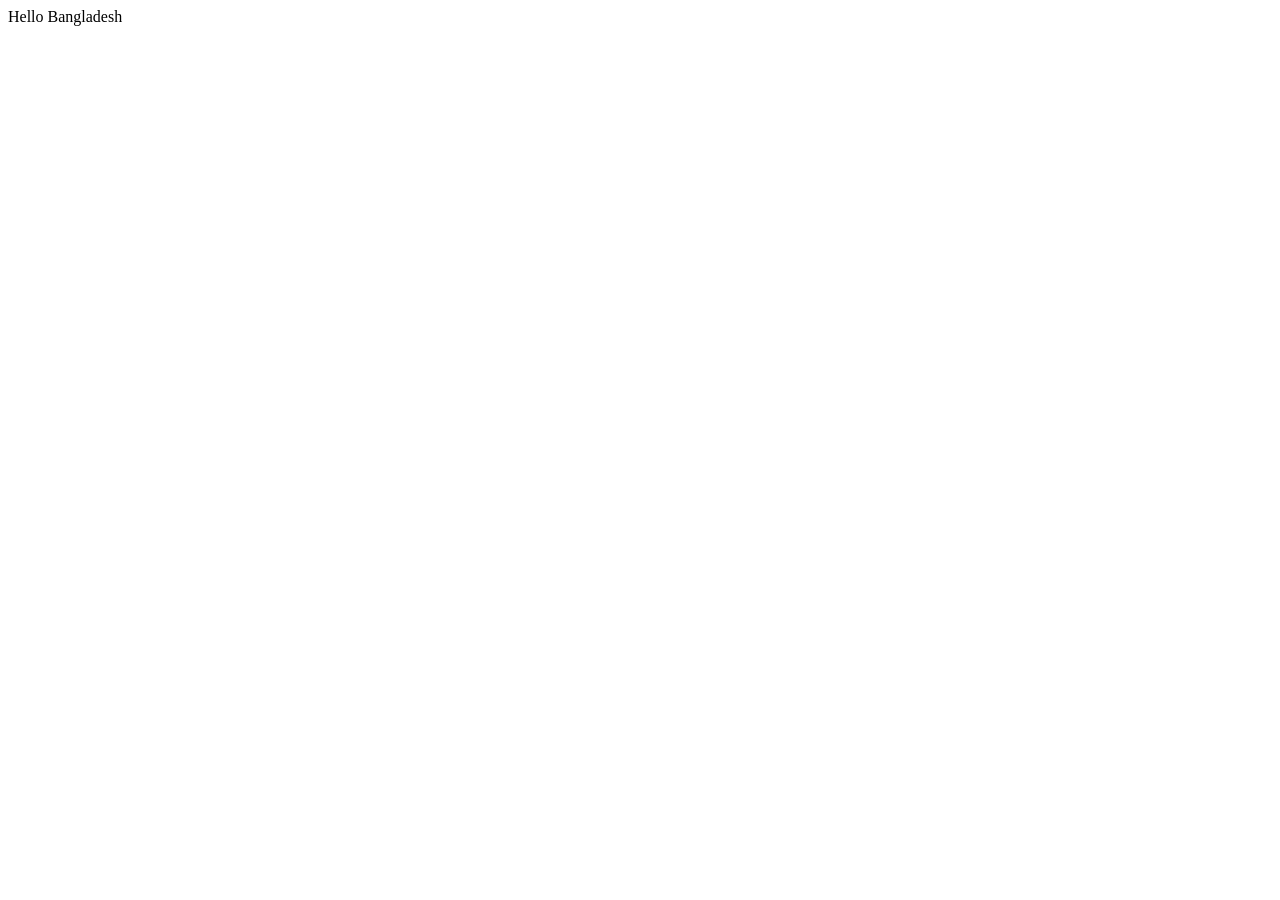
==== index.html @ e03b0cfd "first commit" ====
<!DOCTYPE html>
<html lang="en">
<head>
    <meta charset="UTF-8">
    <meta name="viewport" content="width=device-width, initial-scale=1.0">
    <title>My First Project</title>
    <link rel="stylesheet" href="./style.css">
</head>
<body>
    Hello Bangladesh
</body>
</html>
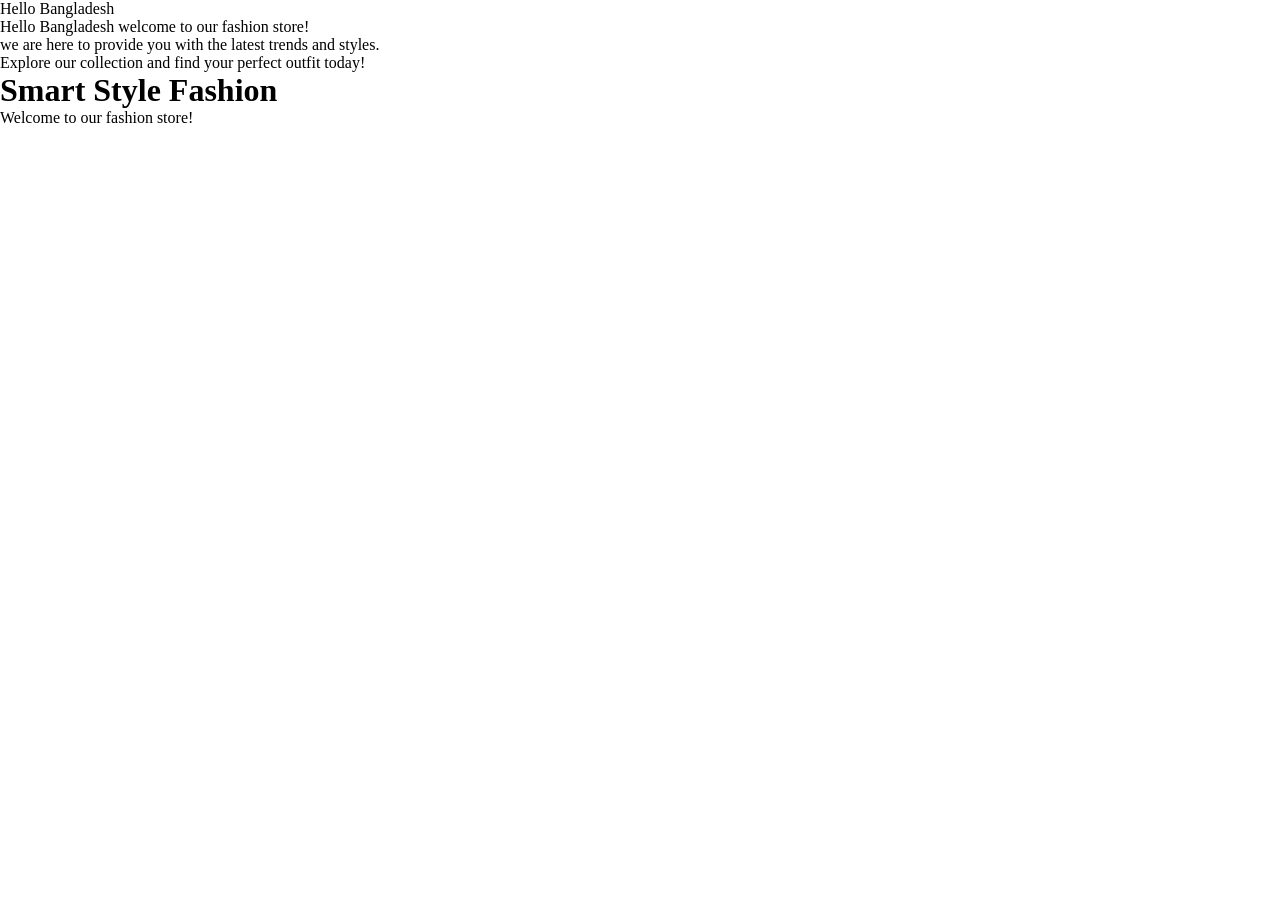
==== commit 720feb13: "Updated homepage design" ====
--- a/index.html
+++ b/index.html
@@ -7,6 +7,12 @@
     <link rel="stylesheet" href="./style.css">
 </head>
 <body>
-    Hello Bangladesh
+    Hello Bangladesh <br>
+     Hello Bangladesh welcome to our fashion store! <br>
+     we are here to provide
+      you with the latest trends and styles.<br>
+      Explore our collection and find your perfect outfit today!<br>
+      <h1>Smart Style Fashion</h1>
+    <p>Welcome to our fashion store!</p>
 </body>
 </html>
--- a/style.css
+++ b/style.css
@@ -0,0 +1,259 @@
+*{
+    margin: 0;
+    padding: 0;
+    box-sizing: border-box;
+}
+.common-button{
+    padding: 8px 12px;
+    border-radius: 10px;
+    background-color: #222;
+    color: white
+;
+    font-size: 16px;
+    font-weight: bold;
+    text-decoration: none;
+    border:none;
+    cursor: pointer
+    
+}
+.outline-button{
+        background-color: white;
+        padding: 8px 12px;
+        border-radius: 10px;
+        font-size: 16px;
+        font-weight: bold;
+        border: 1px solid #222
+;
+        cursor: pointer;
+    }
+.container{
+    max-width: 1200px;
+    margin: 0 auto;
+    padding: 12px 0px;
+}
+nav{
+    display: flex;
+    justify-content: space-between;
+    padding: 12px 0px;
+}
+.logo{
+    font-size: 34px;
+    font-weight: bold;
+    color: #070202;
+}
+.logo-s{
+    font-size: 34px;
+    font-weight: bold;
+    color: #a41ee2;
+}
+ul{
+    display: flex;
+    justify-content: space-between;
+    list-style: none;
+    gap: 10px;
+    align-items: center;
+}
+ul li a{
+    text-decoration: none;
+}
+.smart-jone{
+    display: flex;
+    justify-content: space-between;
+    padding: 12px 0px;
+    align-items: center;
+    background-color: #f8f8f8;
+}
+.smart-jone-style{
+    background-color: #f8f8f8;
+}
+.smart-jone-left-p-1{
+    font-size: 20px;
+    font-weight: 500;
+    margin-bottom: 8px;
+}
+.smart-jone-left h2{
+    font-weight: bold;
+    font-size: 30px;
+    margin-bottom: 10px;
+    }
+    .smart-jone-left-button-parent{
+        margin-top: 12px;
+    }
+    .about-parent{
+        background-color: #f8f8f8;
+        margin: 70px auto;
+        border-radius: 10px;
+        padding: 20px;
+        text-align: center;
+    }
+    .about-parent p{
+        margin: 10px 0;
+    }
+    .about-box-parent{
+        display: flex;
+        justify-content: space-between;
+        gap: 10px;
+        margin-top: 20px;
+    }
+    .about-box-parent .box{
+        background-color: #ff6b35;
+        padding: 10px;
+        border-radius: 10px;
+        text-align: center;
+    }
+    .container-footer{
+        background-color: #f8f8f8;
+        padding: 20px 0px;
+        text-align: center;
+    }
+    .what-we-do-parent{
+        margin: 70px auto;
+        text-align: center;
+    }
+    .container-style{
+        margin-top: 20px;
+        display: flex;
+        flex-wrap: wrap;
+        justify-content: center;
+        gap: 10px;
+    }
+    .container-style img {
+        width: 600px;
+        height: 600px;
+        object-fit: cover;
+    }
+.why-us{
+    padding:80px 0;
+    background:#f8f8f8;
+    text-align:center;
+}
+
+.why-us h2{
+    font-size:38px;
+    margin-bottom:15px;
+}
+
+.why-us p{
+    color:#666;
+}
+
+.why-box-parent{
+    display:flex;
+    gap:20px;
+    margin-top:40px;
+    flex-wrap:wrap;
+    justify-content:center;
+}
+
+.why-box{
+    width:260px;
+    background:white;
+    padding:25px;
+    border-radius:10px;
+    box-shadow:0 5px 15px rgba(0,0,0,.1);
+    transition:.3s;
+}
+
+.why-box:hover{
+    transform:translateY(-10px);
+}
+
+.why-box h3{
+    margin-bottom:15px;
+}
+.products{
+    padding:80px 0;
+    text-align:center;
+}
+
+.product-parent{
+    display:flex;
+    justify-content:center;
+    gap:25px;
+    flex-wrap:wrap;
+    margin-top:40px;
+}
+
+.product-card{
+    width:320px;
+    background:white;
+    border-radius:10px;
+    overflow:hidden;
+    box-shadow:0 5px 15px rgba(0,0,0,.15);
+    padding-bottom:20px;
+    transition:.3s;
+}
+
+.product-card:hover{
+    transform:scale(1.05);
+}
+
+.product-card img{
+    width:100%;
+    height:300px;
+    object-fit:cover;
+}
+
+.product-card h3{
+    margin:15px 0 10px;
+}
+
+.product-card p{
+    font-size:20px;
+    color:#f36506;
+    margin-bottom:15px;
+}
+.reviews{
+    padding:80px 0;
+    background:#f8f8f8;
+    text-align:center;
+}
+
+.review-parent{
+    display:flex;
+    gap:25px;
+    justify-content:center;
+    flex-wrap:wrap;
+    margin-top:40px;
+}
+
+.review-card{
+    width:300px;
+    background:white;
+    padding:25px;
+    border-radius:10px;
+    box-shadow:0 5px 15px rgba(0,0,0,.15);
+}
+.contact{
+    padding:80px 0;
+    text-align:center;
+}
+
+form{
+    max-width:600px;
+    margin:40px auto;
+}
+
+form input,
+form textarea{
+    width:100%;
+    padding:15px;
+    margin-bottom:20px;
+    border:1px solid #ddd;
+    border-radius:8px;
+    font-size:16px;
+}
+
+textarea{
+    height:150px;
+}
+footer{
+    background:#222;
+    color:white;
+    text-align:center;
+    padding:40px 20px;
+}
+
+footer p{
+    margin-top:10px;
+}
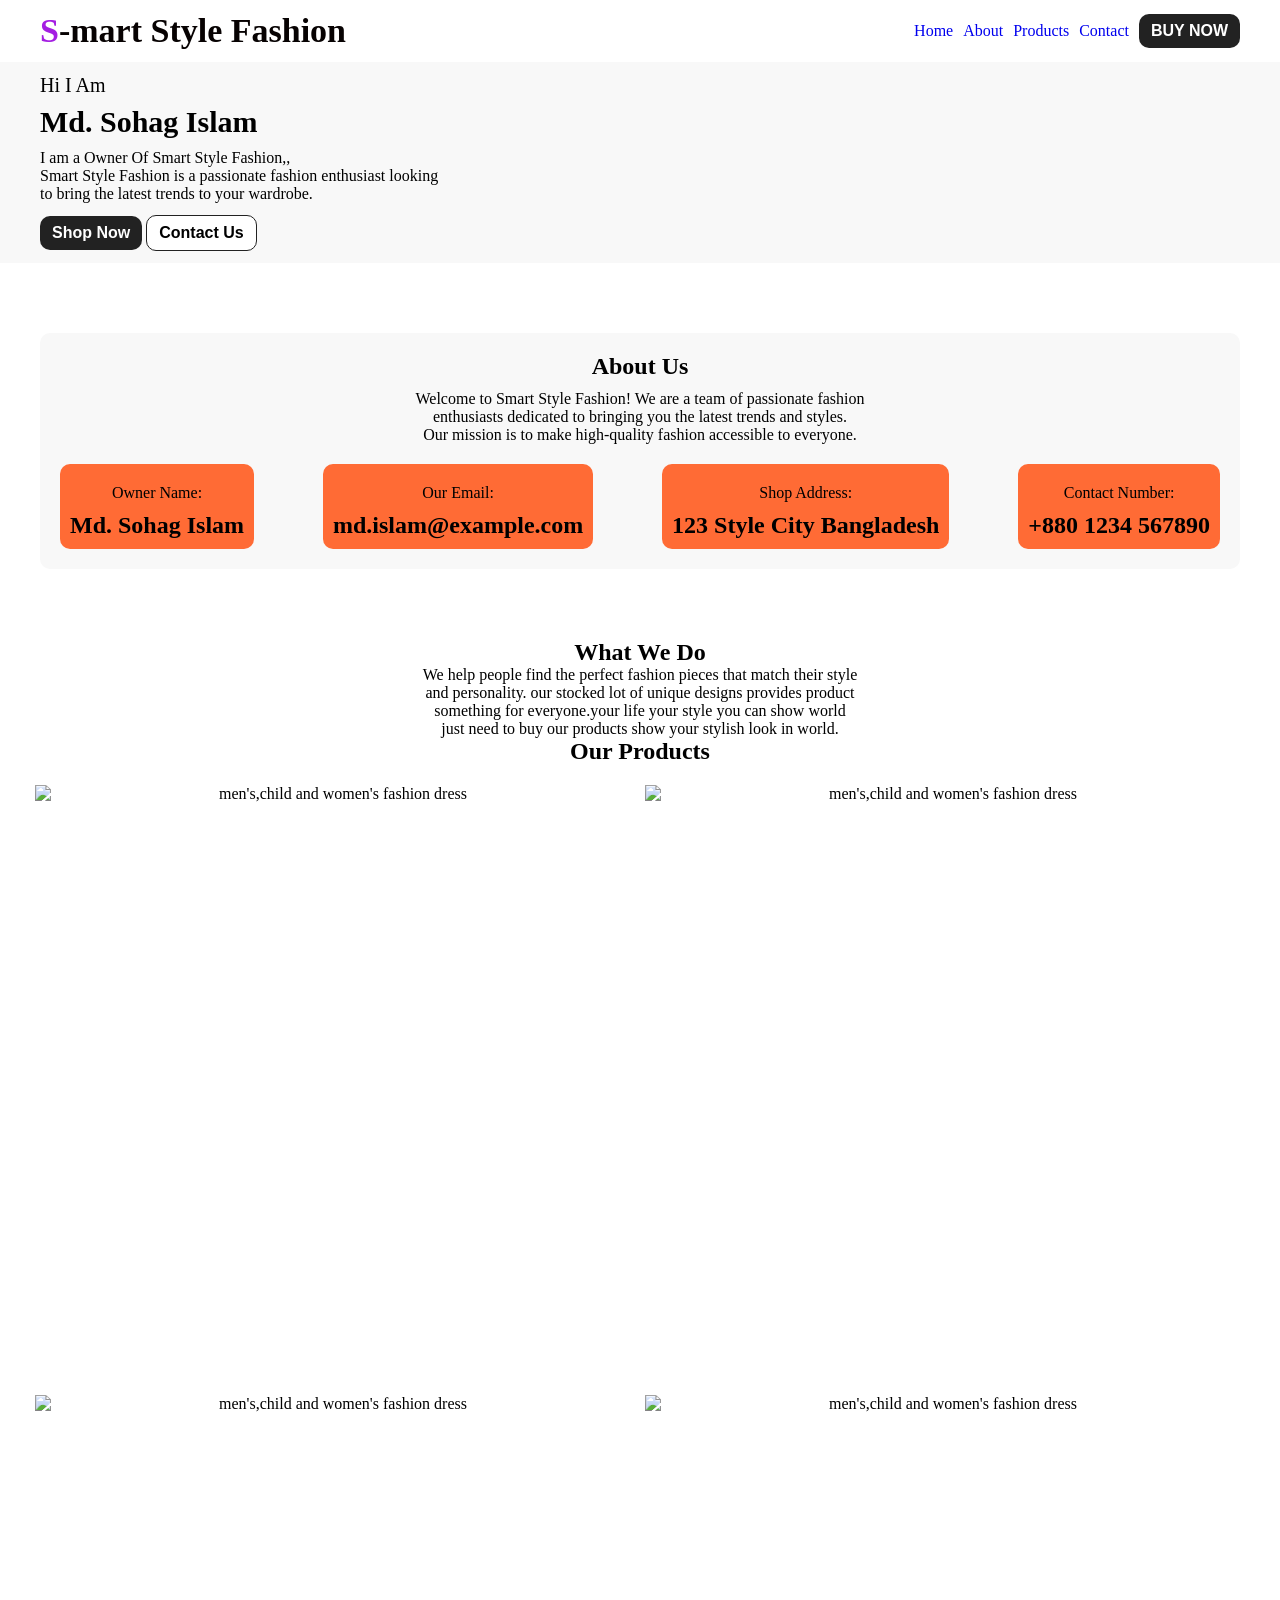
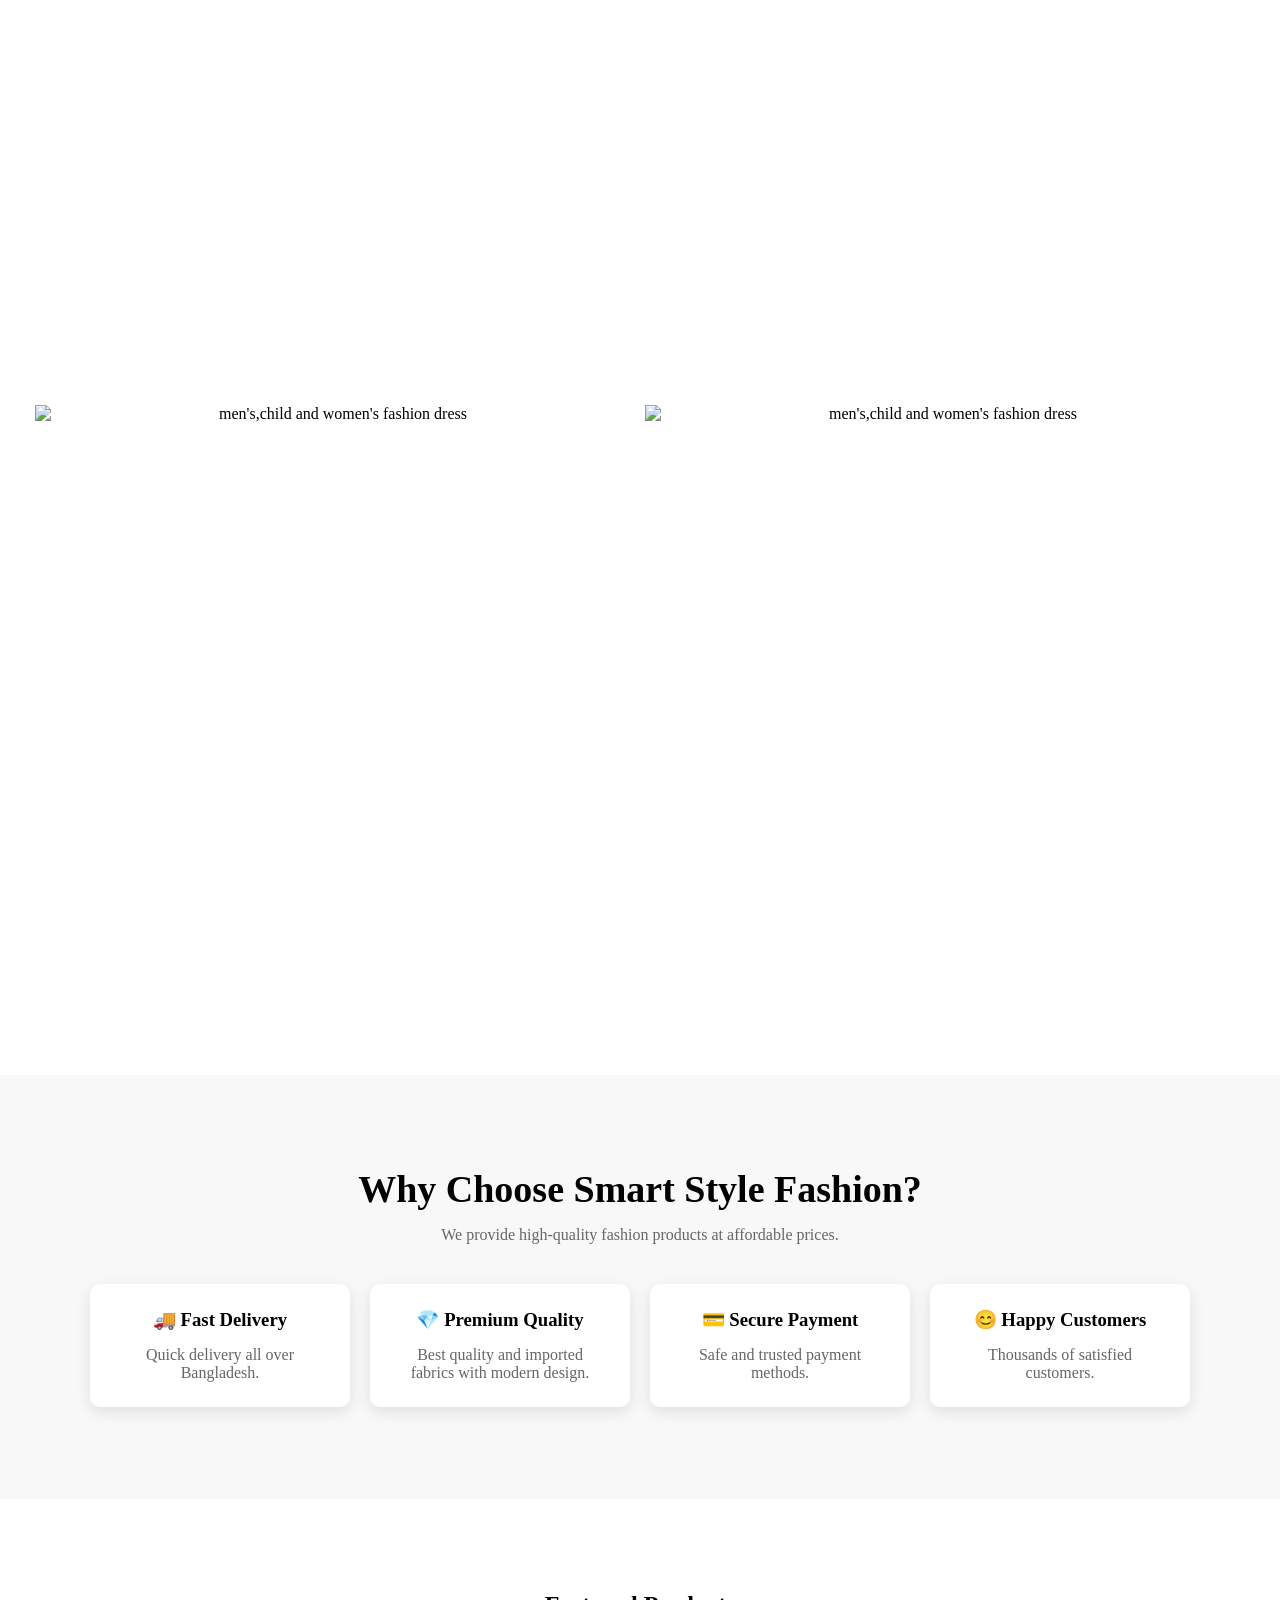
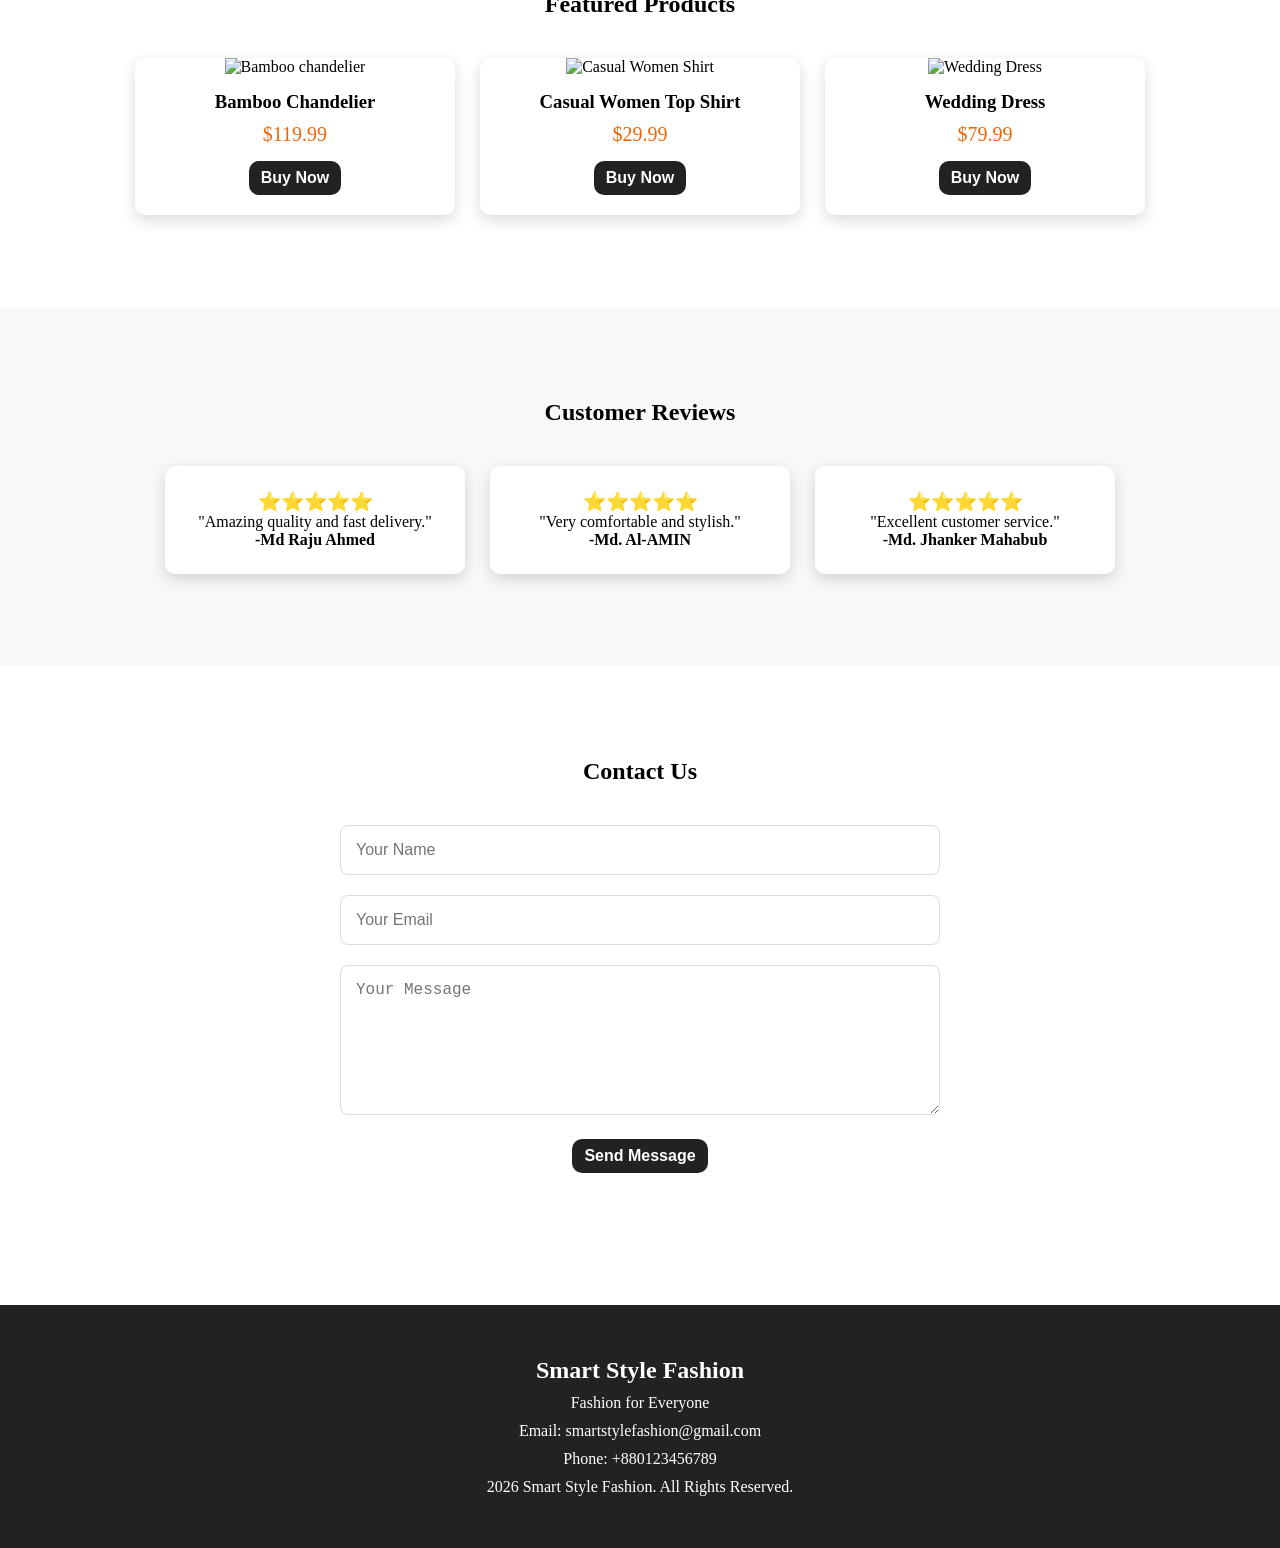
==== commit db0e1765: "new-project" ====
--- a/index.html
+++ b/index.html
@@ -3,16 +3,215 @@
 <head>
     <meta charset="UTF-8">
     <meta name="viewport" content="width=device-width, initial-scale=1.0">
-    <title>My First Project</title>
+    <title>Smart Style Fashion</title>
     <link rel="stylesheet" href="./style.css">
 </head>
 <body>
-    Hello Bangladesh <br>
-     Hello Bangladesh welcome to our fashion store! <br>
-     we are here to provide
-      you with the latest trends and styles.<br>
-      Explore our collection and find your perfect outfit today!<br>
-      <h1>Smart Style Fashion</h1>
-    <p>Welcome to our fashion store!</p>
+    <header>
+        <nav class="container">
+            <h2 class="logo"><span class ="logo-s">S</span>-mart Style Fashion</h2>
+
+            <ul>
+                <li><a href="#home">Home</a></li>
+                <li><a href="#about">About</a></li>
+                <li><a href="#products">Products</a></li>
+                <li><a href="#contact">Contact</a></li>
+                <li><button class="common-button">BUY NOW</button></li>
+            </ul>
+        </nav>
+    </header>
+    <section class="smart-jone-style">
+        <div class="smart-jone container">
+
+        
+        <div class="smart-jone-left">
+<p class="smart-jone-left-p-1"> Hi I Am</p>
+<h2>Md. Sohag Islam</h2>
+<P> I am a Owner Of Smart Style Fashion,,<br>
+     Smart Style Fashion is a passionate fashion enthusiast looking<br>
+    to bring the latest trends to your wardrobe.</P>
+    <div class="smart-jone-left-button-parent">
+        <button class="common-button">Shop Now</button>
+        <button class="outline-button">Contact Us</button>
+    </div class="smart-jone-right">
+        </div>
+        <div>
+       <img src="./image/wmremove-transformed0.jpeg" alt="">
+        </div>
+        </div>
+
+    </section>
+
+    <section class="container about-parent">
+<h2>About Us</h2>
+<p> Welcome to Smart Style Fashion! We are a team of passionate fashion <br>
+     enthusiasts dedicated to bringing you the latest trends and styles.<br>
+      Our mission is to make high-quality fashion accessible to everyone.</p>
+      <div class="about-box-parent">
+      <div class="box">
+        <p> Owner Name:</p>
+        <h2>Md. Sohag Islam</h2>
+      </div>
+      <div class="box">
+        <p>Our Email:</p>
+        <h2>md.islam@example.com</h2>
+      </div>
+      <div class="box">
+        <p> Shop Address:</p>
+        <h2>123 Style City Bangladesh</h2>
+      </div>
+      <div class="box">
+        <p> Contact Number:</p>
+        <h2>+880 1234 567890</h2>
+      </div>
+      </div>
+    </section>
+    <section class=" what-we-do-parent">
+<h2>What We Do</h2>
+<p>We help people find the perfect fashion pieces that match their style <br>
+     and personality. our stocked lot of unique designs provides product <br>
+      something for everyone.your life your style you can show world <br>
+       just need to buy our products show your stylish look in world.</p>
+       <h2>Our Products</h2>
+       <div class="container-style">
+        <img src="./image/wmremove-transformed0.jpeg" alt="men's,child and women's fashion dress">
+                    <img src="./image/wmremove-transformed1.jpeg" alt="men's,child and women's fashion dress">
+                    <img src="./image/1.jpg" alt="men's,child and women's fashion dress">
+                    <img src="./image/2.jpg" alt="men's,child and women's fashion dress">
+                    <img src="./image/3.jpg" alt="men's,child and women's fashion dress">
+                    <img src="./image/4.jpg" alt="men's,child and women's fashion dress">
+                    
+
+       </div>
+    </section>
+    <section class="why-chooce-us-parent" >
+        
+        <section class="why-us">
+    <div class="container">
+        <h2>Why Choose Smart Style Fashion?</h2>
+        <p>We provide high-quality fashion products at affordable prices.</p>
+
+        <div class="why-box-parent">
+
+            <div class="why-box">
+                <h3>🚚 Fast Delivery</h3>
+                <p>Quick delivery all over Bangladesh.</p>
+            </div>
+
+            <div class="why-box">
+                <h3>💎 Premium Quality</h3>
+                <p>Best quality and imported fabrics with modern design.</p>
+            </div>
+
+            <div class="why-box">
+                <h3>💳 Secure Payment</h3>
+                <p>Safe and trusted payment methods.</p>
+            </div>
+
+            <div class="why-box">
+                <h3>😊 Happy Customers</h3>
+                <p>Thousands of satisfied customers.</p>
+            </div>
+
+        </div>
+    </div>
+</section>
+<section class="products">
+    <div class="container">
+
+        <h2>Featured Products</h2>
+
+        <div class="product-parent">
+
+            <div class="product-card">
+                <img src="./image/1.jpg" alt="Bamboo chandelier">
+                <h3>Bamboo Chandelier</h3>
+                <p>$119.99</p>
+                <button class="common-button">Buy Now</button>
+            </div>
+
+            <div class="product-card">
+                <img src="./image/2.jpg" alt="Casual Women Shirt">
+                <h3>Casual Women Top Shirt</h3>
+                <p>$29.99</p>
+                <button class="common-button">Buy Now</button>
+            </div>
+
+            <div class="product-card">
+                <img src="./image/3.jpg" alt="Wedding Dress">
+                <h3>Wedding Dress</h3>
+                <p>$79.99</p>
+                <button class="common-button">Buy Now</button>
+            </div>
+
+        </div>
+
+    </div>
+</section>
+<section class="reviews">
+    <div class="container">
+
+        <h2>Customer Reviews</h2>
+
+        <div class="review-parent">
+
+            <div class="review-card">
+                <h3>⭐⭐⭐⭐⭐</h3>
+                <p>"Amazing quality and fast delivery."</p>
+                <h4>-Md Raju Ahmed</h4>
+            </div>
+
+            <div class="review-card">
+                <h3>⭐⭐⭐⭐⭐</h3>
+                <p>"Very comfortable and stylish."</p>
+                <h4>-Md. Al-AMIN </h4>
+            </div>
+
+            <div class="review-card">
+                <h3>⭐⭐⭐⭐⭐</h3>
+                <p>"Excellent customer service."</p>
+                <h4>-Md. Jhanker Mahabub</h4>
+            </div>
+
+        </div>
+
+    </div>
+</section>
+<section class="contact">
+    <div class="container">
+
+        <h2>Contact Us</h2>
+
+        <form>
+
+            <input type="text" placeholder="Your Name">
+
+            <input type="email" placeholder="Your Email">
+
+            <textarea placeholder="Your Message"></textarea>
+
+            <button class="common-button">Send Message</button>
+
+        </form>
+
+    </div>
+</section>
+<footer>
+    <div class="container">
+
+        <h2>Smart Style Fashion</h2>
+
+        <p>Fashion for Everyone</p>
+
+        <p>Email: smartstylefashion@gmail.com</p>
+
+        <p>Phone: +880123456789</p>
+
+        <p>2026 Smart Style Fashion. All Rights Reserved.</p>
+
+    </div>
+</footer>
+
+    </section>
 </body>
 </html>
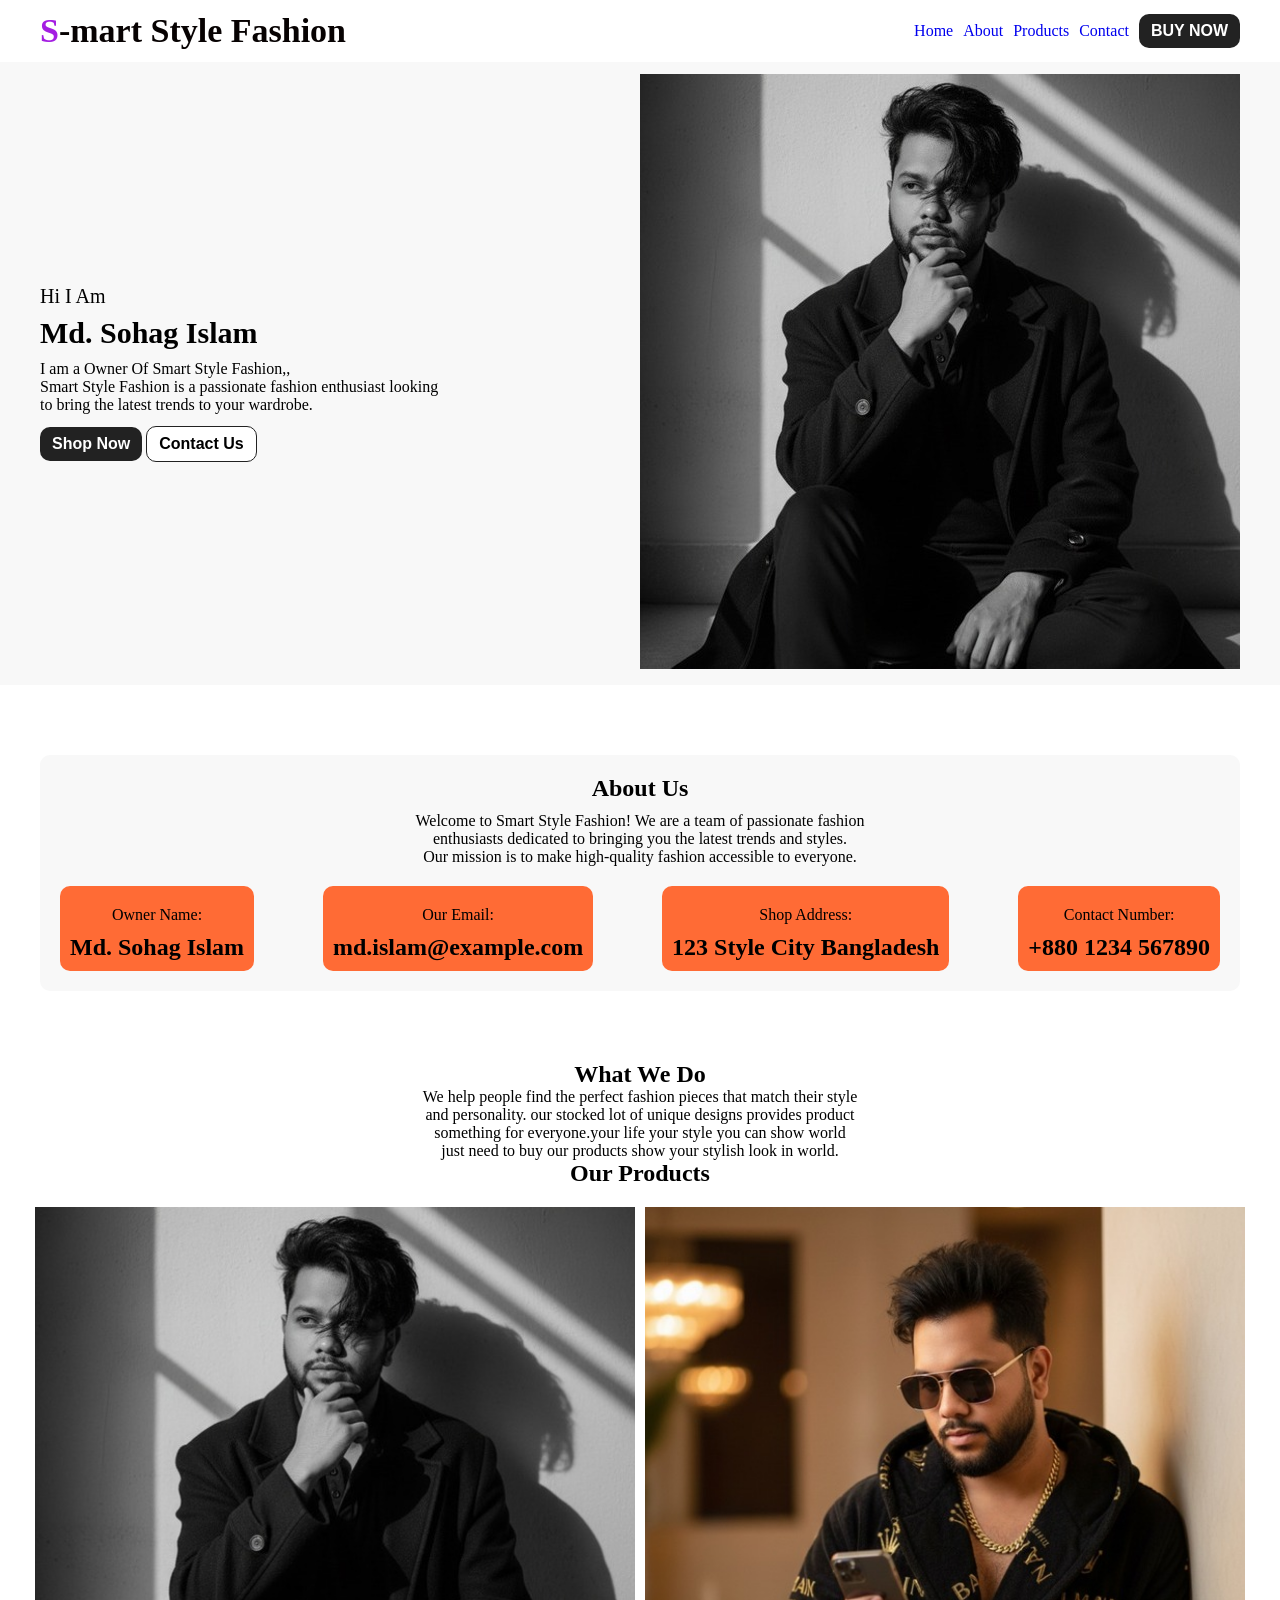
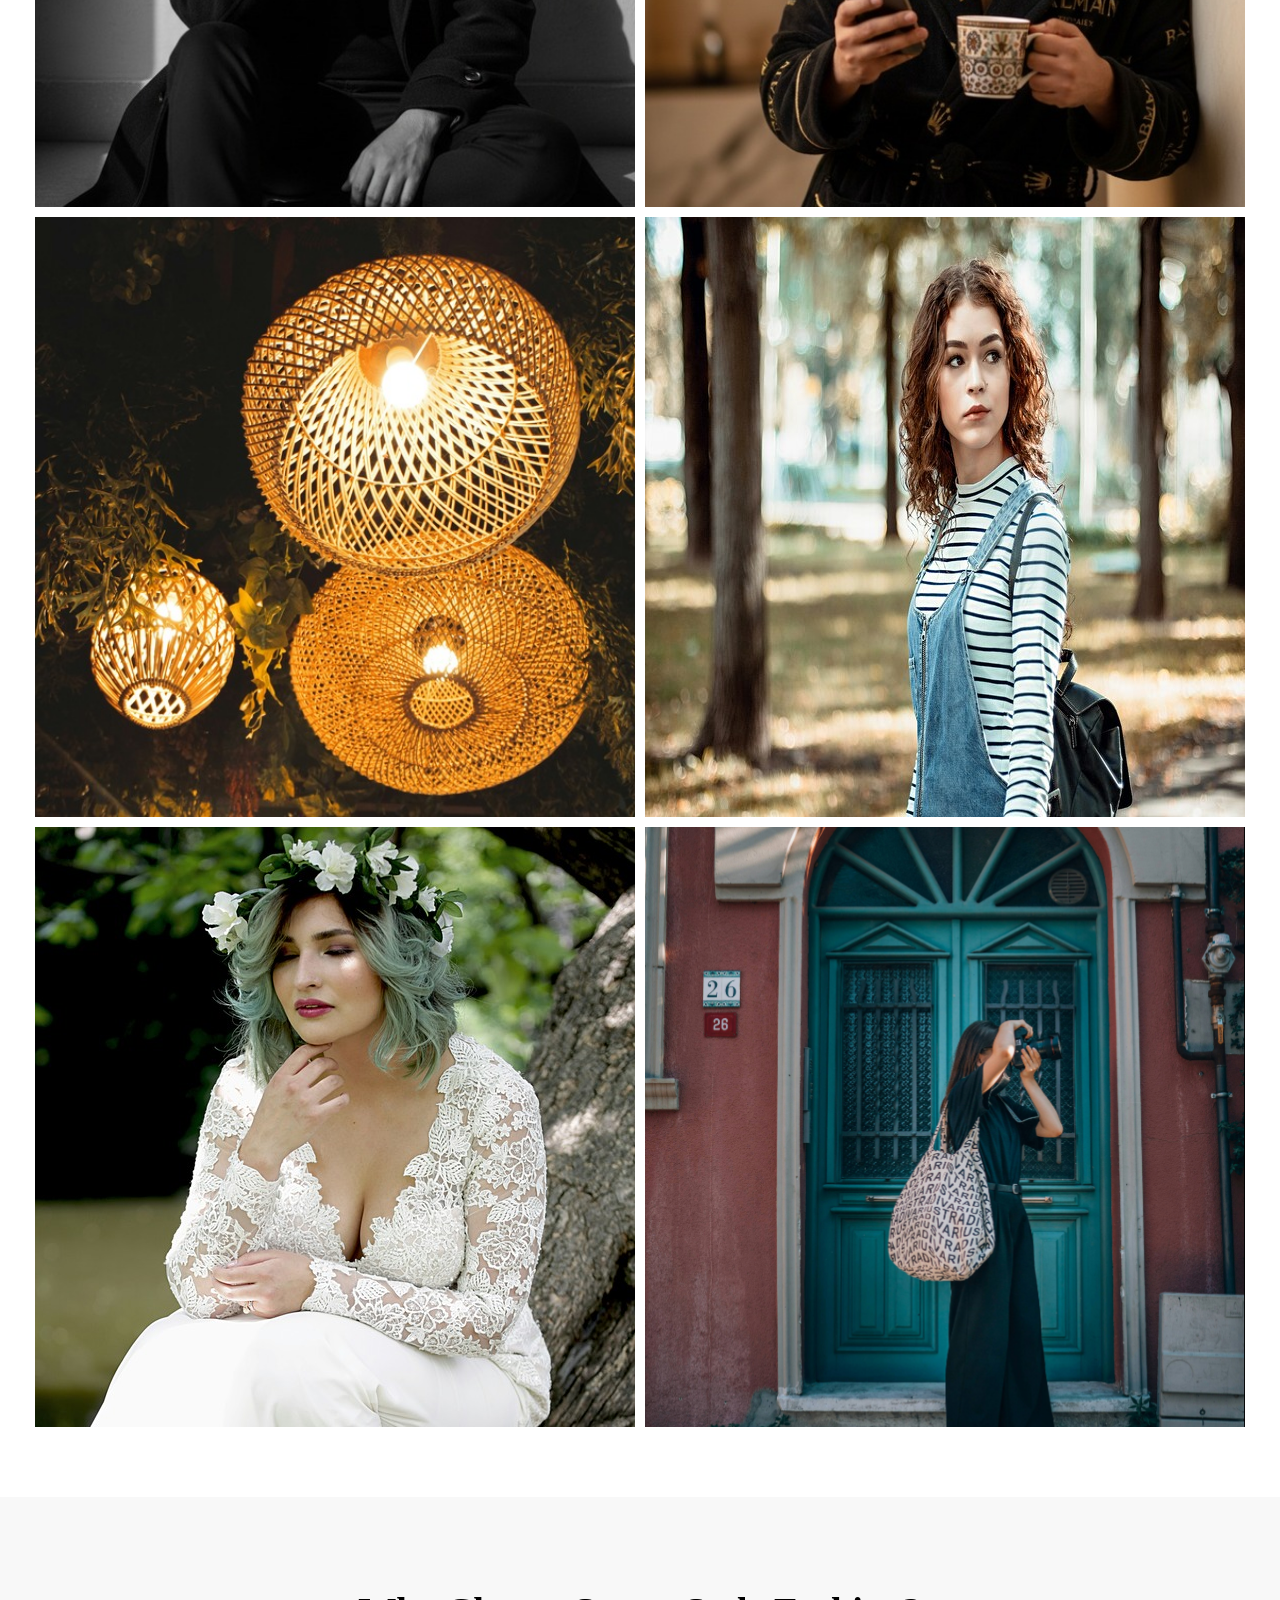
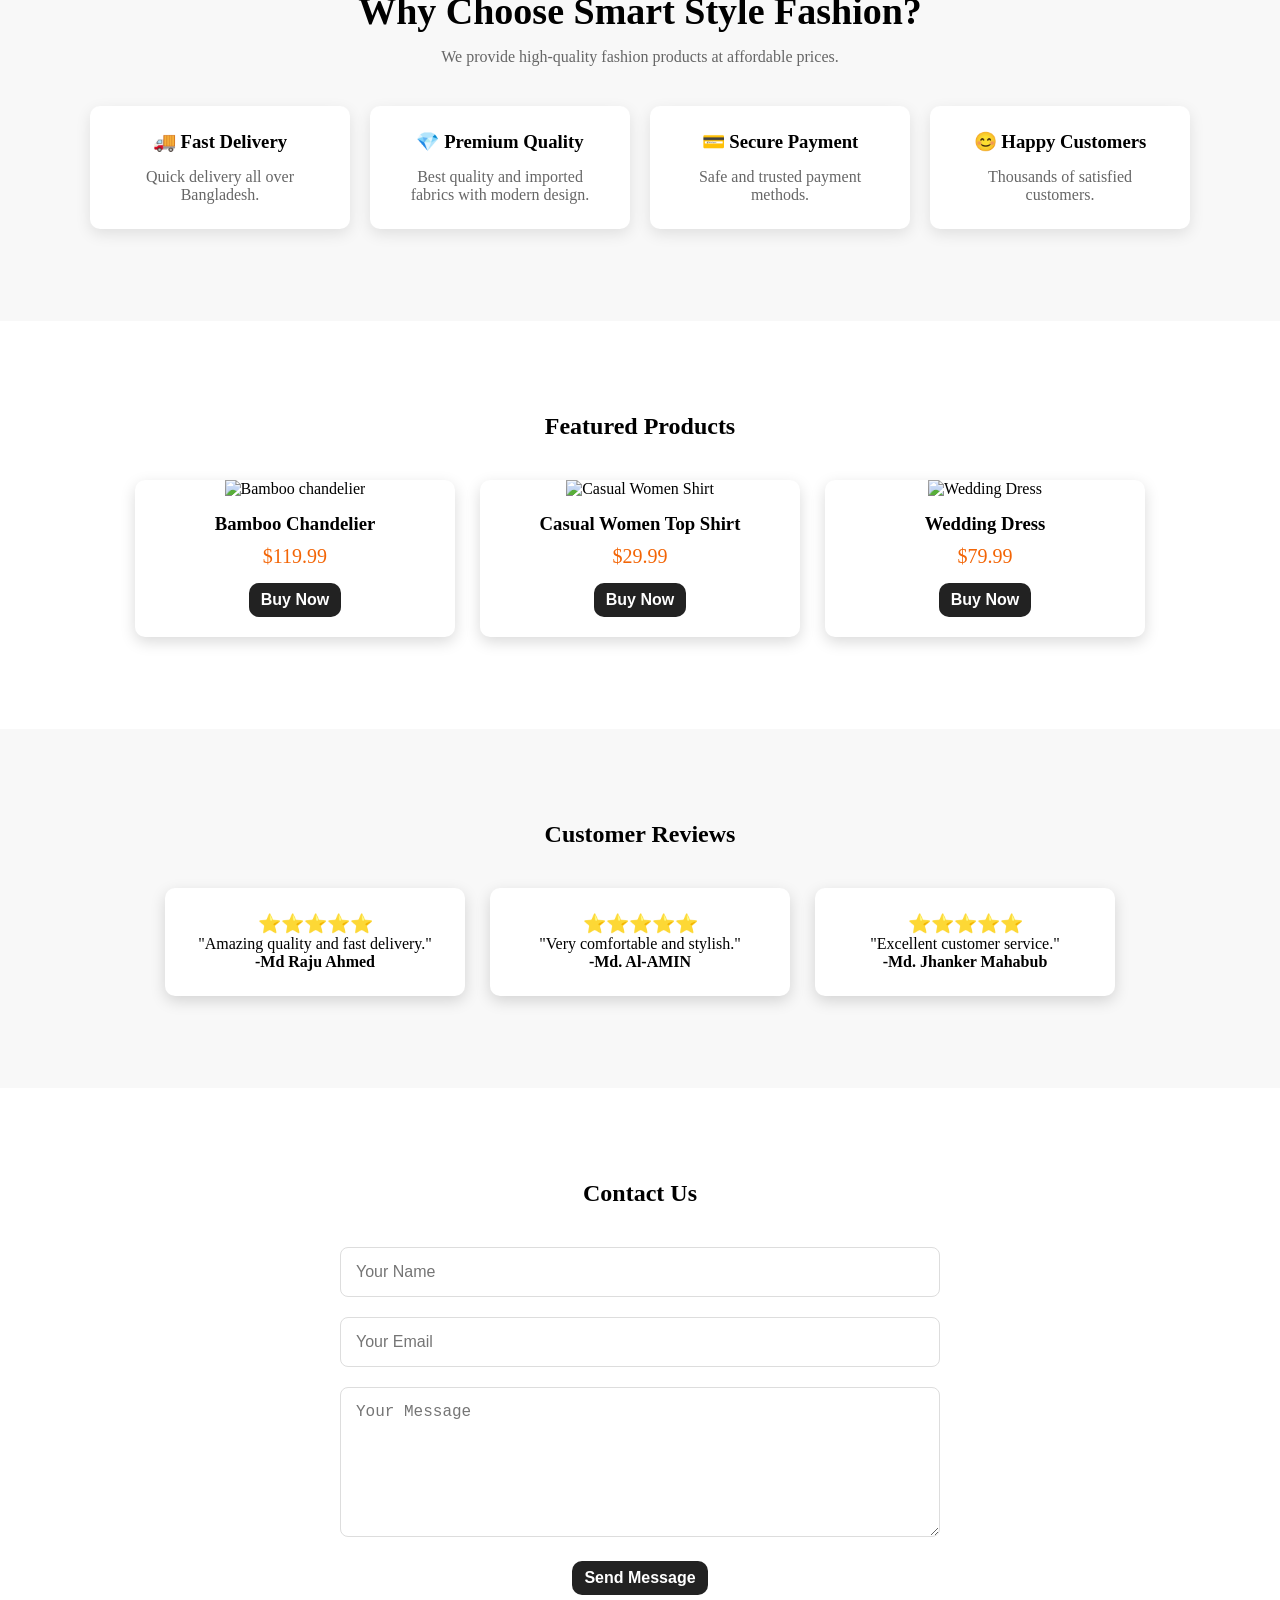
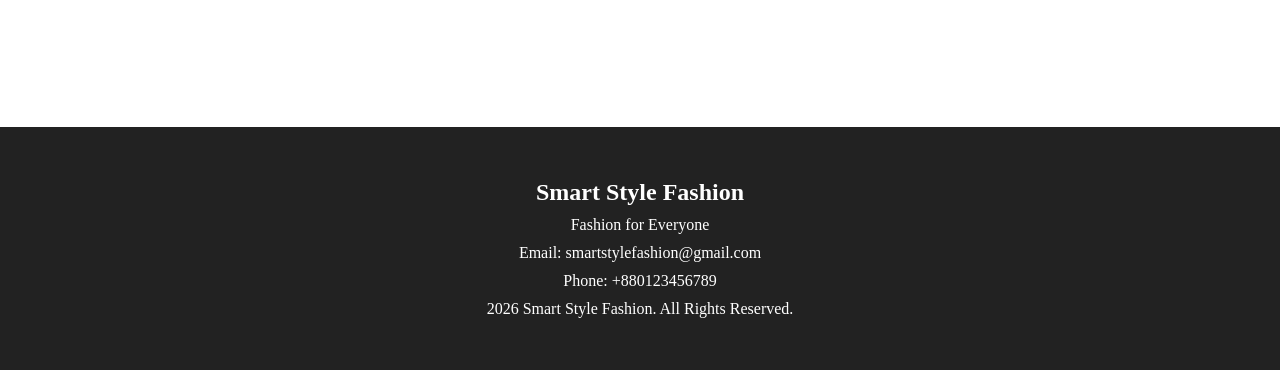
==== commit 3a2fc4e0: "new-project" ====
--- a/index.html
+++ b/index.html
@@ -36,7 +36,7 @@
     </div class="smart-jone-right">
         </div>
         <div>
-       <img src="./image/wmremove-transformed0.jpeg" alt="">
+       <img src="./Image/wmremove-transformed0.jpeg" alt="">
         </div>
         </div>
 
@@ -74,12 +74,12 @@
        just need to buy our products show your stylish look in world.</p>
        <h2>Our Products</h2>
        <div class="container-style">
-        <img src="./image/wmremove-transformed0.jpeg" alt="men's,child and women's fashion dress">
-                    <img src="./image/wmremove-transformed1.jpeg" alt="men's,child and women's fashion dress">
-                    <img src="./image/1.jpg" alt="men's,child and women's fashion dress">
-                    <img src="./image/2.jpg" alt="men's,child and women's fashion dress">
-                    <img src="./image/3.jpg" alt="men's,child and women's fashion dress">
-                    <img src="./image/4.jpg" alt="men's,child and women's fashion dress">
+        <img src="./Image/wmremove-transformed0.jpeg" alt="men's,child and women's fashion dress">
+                    <img src="./Image/wmremove-transformed1.jpeg" alt="men's,child and women's fashion dress">
+                    <img src="./Image/1.jpg" alt="men's,child and women's fashion dress">
+                    <img src="./Image/2.jpg" alt="men's,child and women's fashion dress">
+                    <img src="./Image/3.jpg" alt="men's,child and women's fashion dress">
+                    <img src="./Image/4.jpg" alt="men's,child and women's fashion dress">
                     
 
        </div>
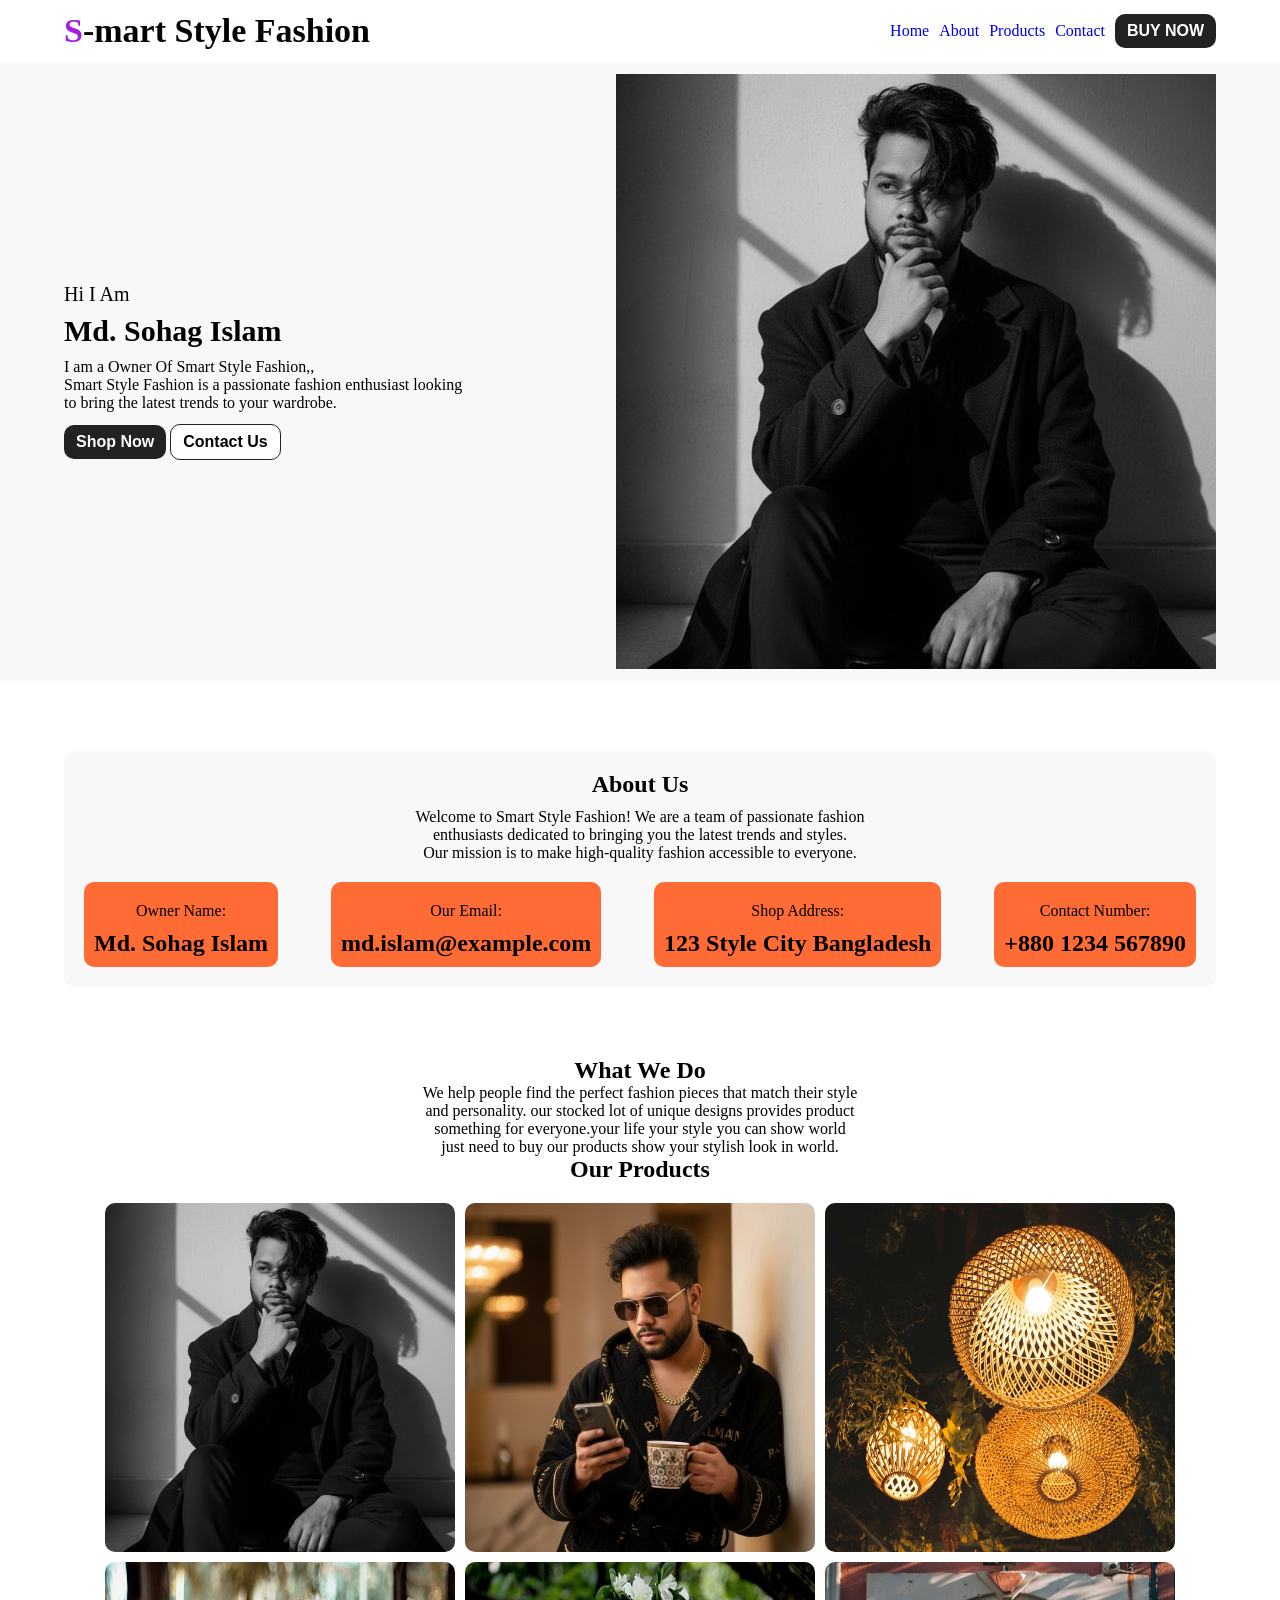
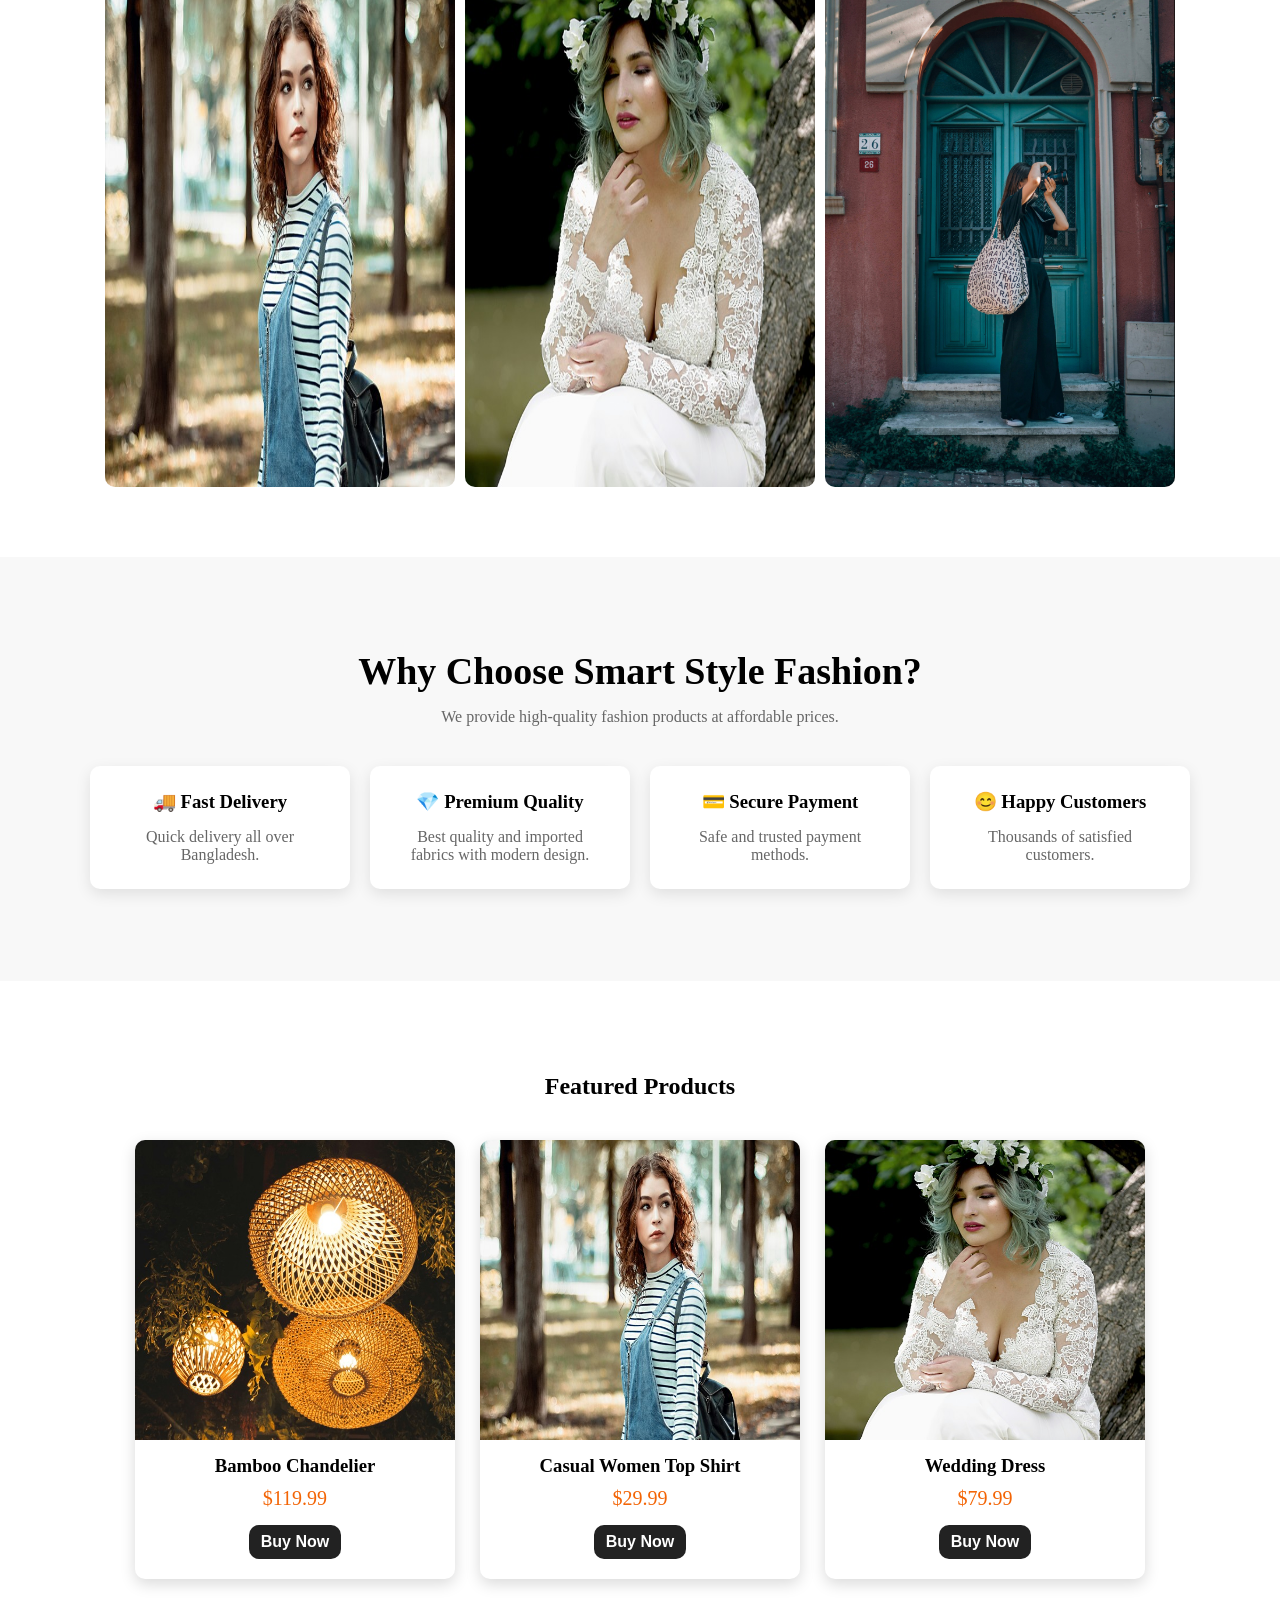
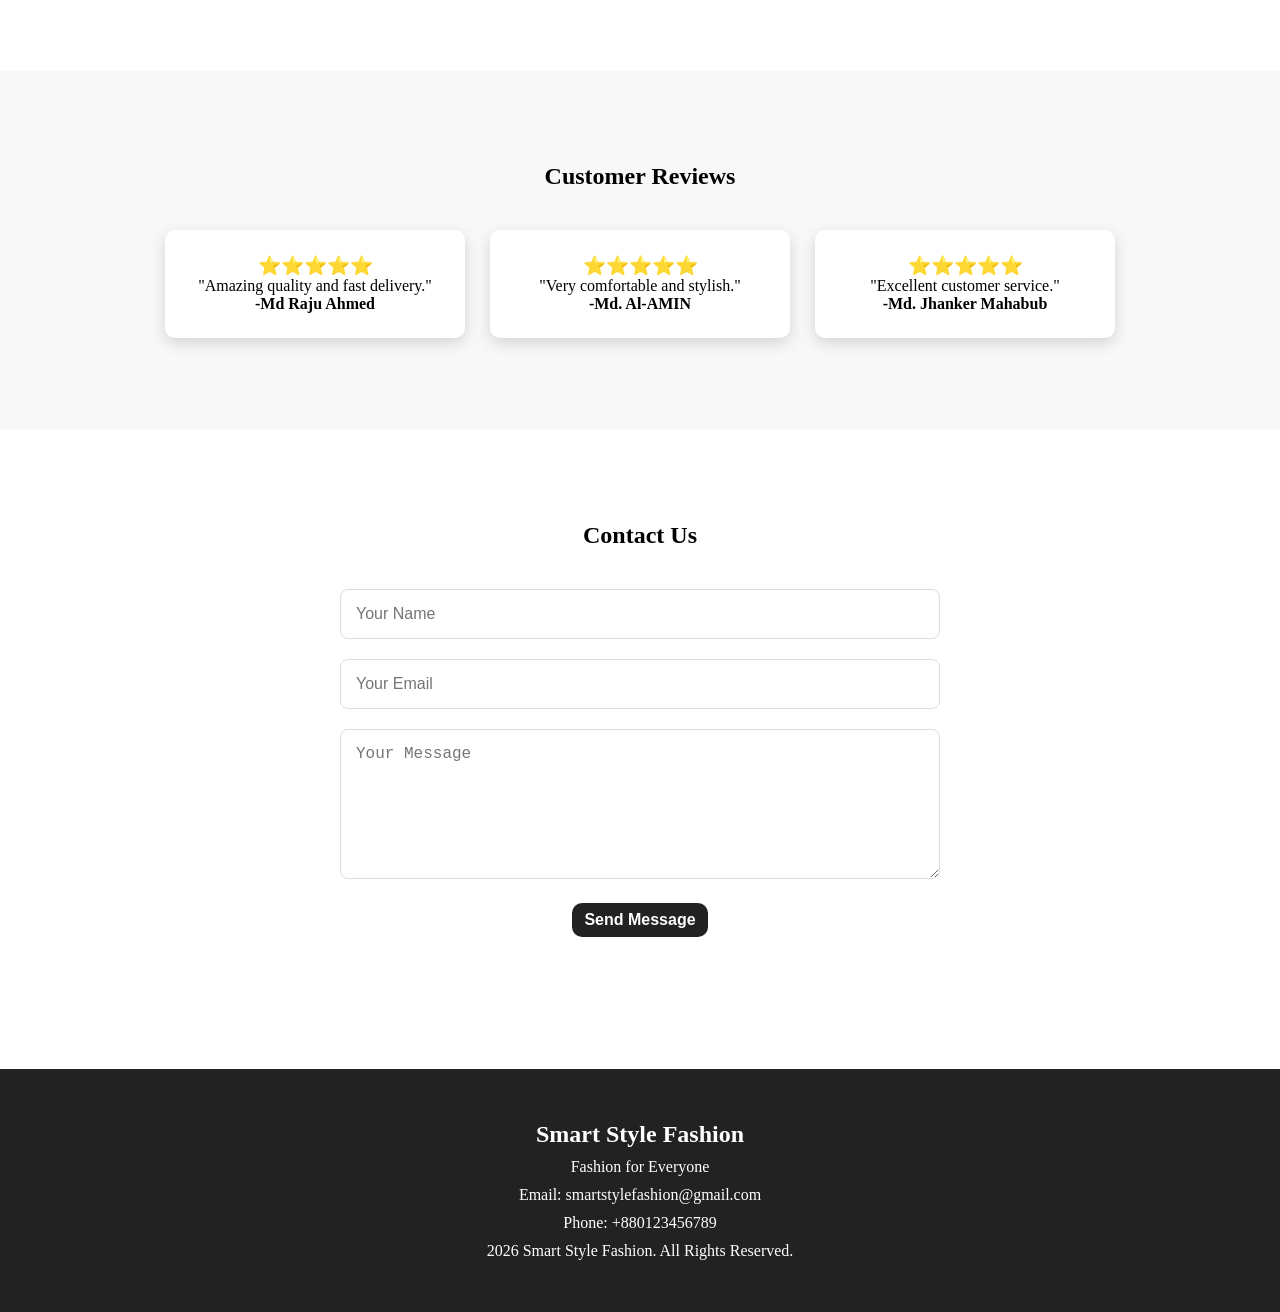
==== commit a7bd0f10: "new-project" ====
--- a/index.html
+++ b/index.html
@@ -124,21 +124,21 @@
         <div class="product-parent">
 
             <div class="product-card">
-                <img src="./image/1.jpg" alt="Bamboo chandelier">
+                <img src="./Image/1.jpg" alt="Bamboo chandelier">
                 <h3>Bamboo Chandelier</h3>
                 <p>$119.99</p>
                 <button class="common-button">Buy Now</button>
             </div>
 
             <div class="product-card">
-                <img src="./image/2.jpg" alt="Casual Women Shirt">
+                <img src="./Image/2.jpg" alt="Casual Women Shirt">
                 <h3>Casual Women Top Shirt</h3>
                 <p>$29.99</p>
                 <button class="common-button">Buy Now</button>
             </div>
 
             <div class="product-card">
-                <img src="./image/3.jpg" alt="Wedding Dress">
+                <img src="./Image/3.jpg" alt="Wedding Dress">
                 <h3>Wedding Dress</h3>
                 <p>$79.99</p>
                 <button class="common-button">Buy Now</button>
--- a/style.css
+++ b/style.css
@@ -27,6 +27,7 @@
         cursor: pointer;
     }
 .container{
+    width: 90%;
     max-width: 1200px;
     margin: 0 auto;
     padding: 12px 0px;
@@ -118,10 +119,18 @@
         gap: 10px;
     }
     .container-style img {
-        width: 600px;
-        height: 600px;
-        object-fit: cover;
-    }
+        width:100%;
+    max-width:350px;
+    height:auto;
+    border-radius:10px
+    }
+    img{
+    max-width:100%;
+    display:block;
+}
+html{
+    scroll-behavior:smooth;
+}
 .why-us{
     padding:80px 0;
     background:#f8f8f8;
@@ -256,4 +265,157 @@
 
 footer p{
     margin-top:10px;
+}
+/* ===================================
+   RESPONSIVE DESIGN
+=================================== */
+
+/* Laptop */
+@media (max-width:1200px){
+
+.container{
+    width:95%;
+}
+
+}
+
+/* Tablet */
+
+@media (max-width:992px){
+
+nav{
+    flex-direction:column;
+    align-items:center;
+    gap:20px;
+}
+
+nav ul{
+    flex-wrap:wrap;
+    justify-content:center;
+}
+
+.smart-jone{
+    flex-direction:column-reverse;
+    text-align:center;
+    gap:40px;
+}
+
+.smart-jone-right img{
+    width:350px;
+    max-width:100%;
+    height:auto;
+}
+
+.about-box-parent{
+    flex-wrap:wrap;
+    justify-content:center;
+}
+
+.box{
+    width:45%;
+}
+
+.container-style img{
+    width:100%;
+    height:auto;
+}
+
+}
+
+
+/* Mobile */
+
+@media (max-width:768px){
+
+.logo{
+    font-size:28px;
+    text-align:center;
+}
+
+nav ul{
+    flex-direction:column;
+    gap:15px;
+}
+
+.smart-jone-left h2{
+    font-size:32px;
+}
+
+.smart-jone-left p{
+    font-size:16px;
+    line-height:1.7;
+}
+
+.smart-jone-left-button-parent{
+    display:flex;
+    flex-direction:column;
+    align-items:center;
+    gap:15px;
+}
+
+.common-button,
+.outline-button{
+    width:200px;
+}
+
+.about-box-parent{
+    flex-direction:column;
+}
+
+.box{
+    width:100%;
+}
+
+.container-style{
+    display:grid;
+    grid-template-columns:1fr;
+    gap:20px;
+}
+
+.container-style img{
+    width:100%;
+    height:auto;
+}
+
+}
+
+
+/* Small Mobile */
+
+@media (max-width:480px){
+
+.logo{
+    font-size:22px;
+}
+
+.smart-jone-left h2{
+    font-size:28px;
+}
+
+.smart-jone-left p{
+    font-size:15px;
+}
+
+.common-button,
+.outline-button{
+    width:100%;
+}
+
+}
+.common-button{
+    transition:.3s;
+}
+
+.common-button:hover{
+    background:#000;
+    color:#fff;
+}
+
+.outline-button{
+    transition:.3s;
+}
+
+.outline-button:hover{
+    background:#f36506;
+    color:#fff;
 }
